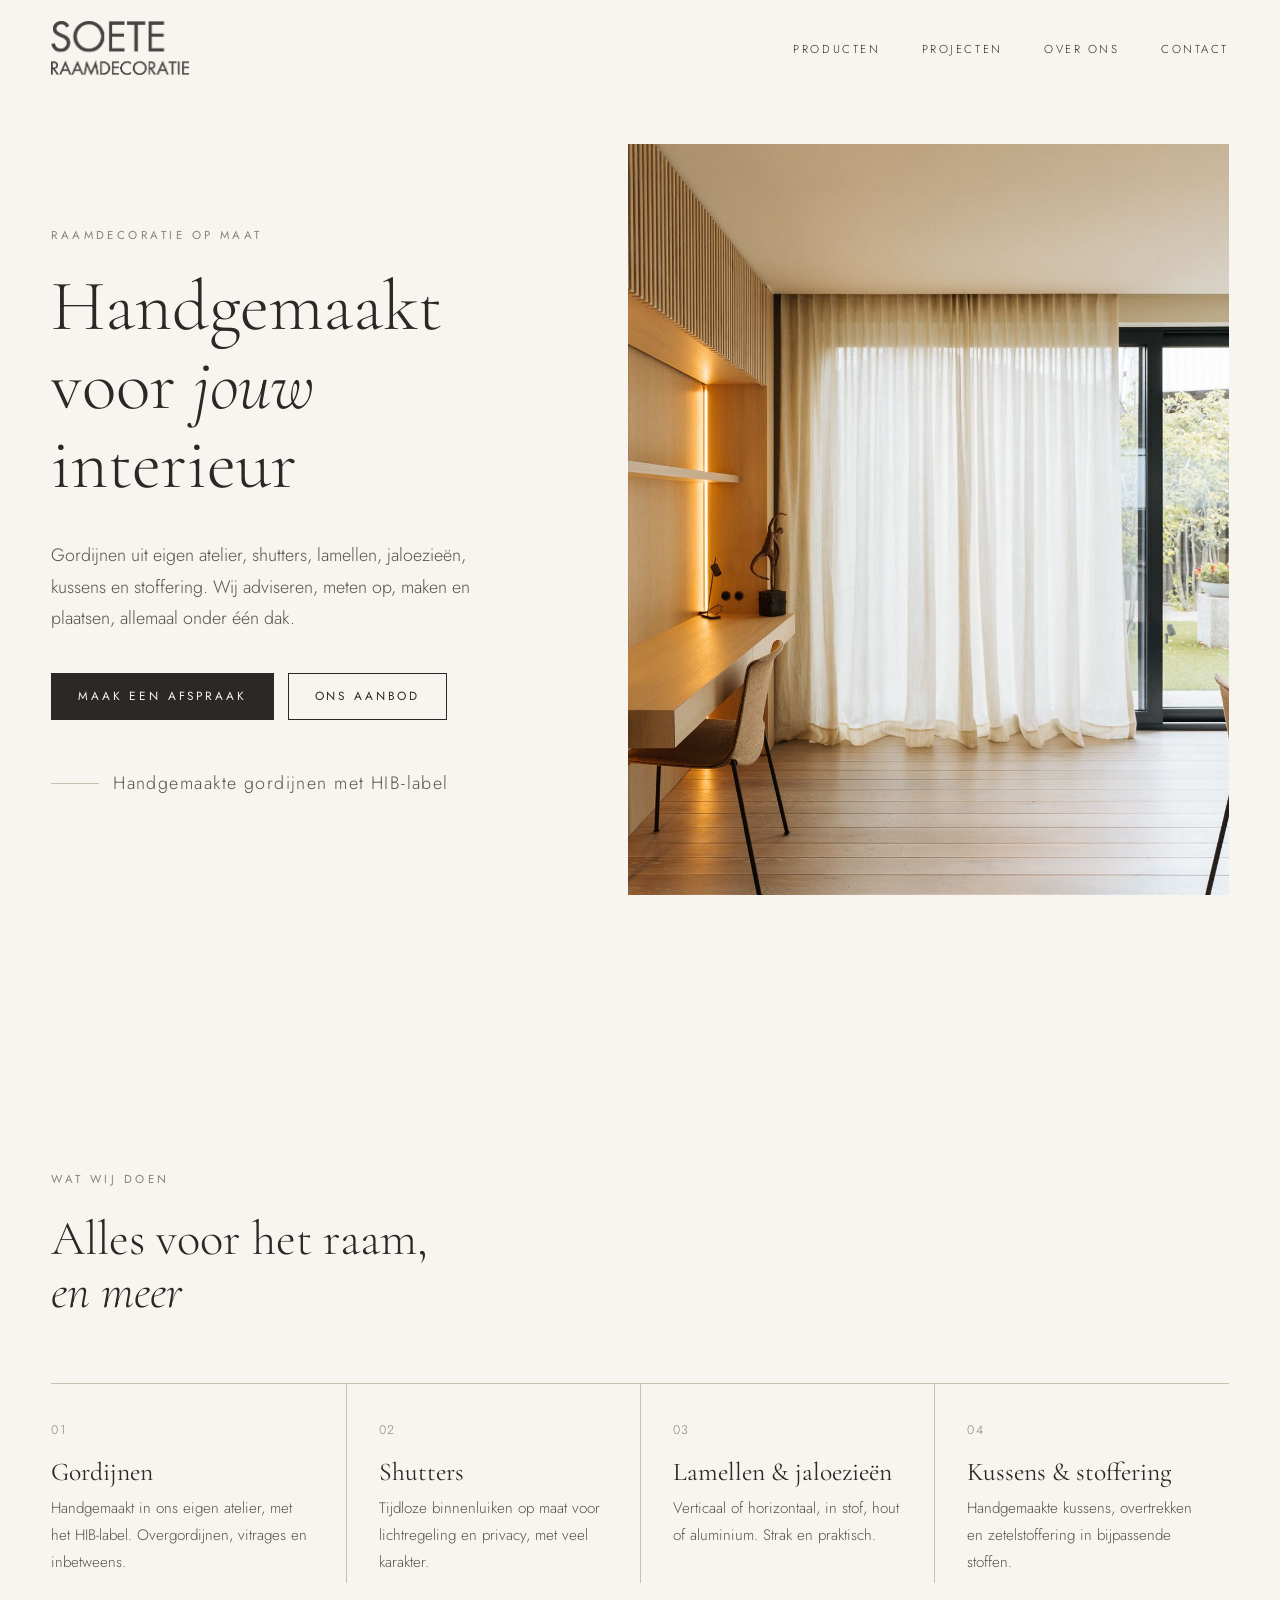
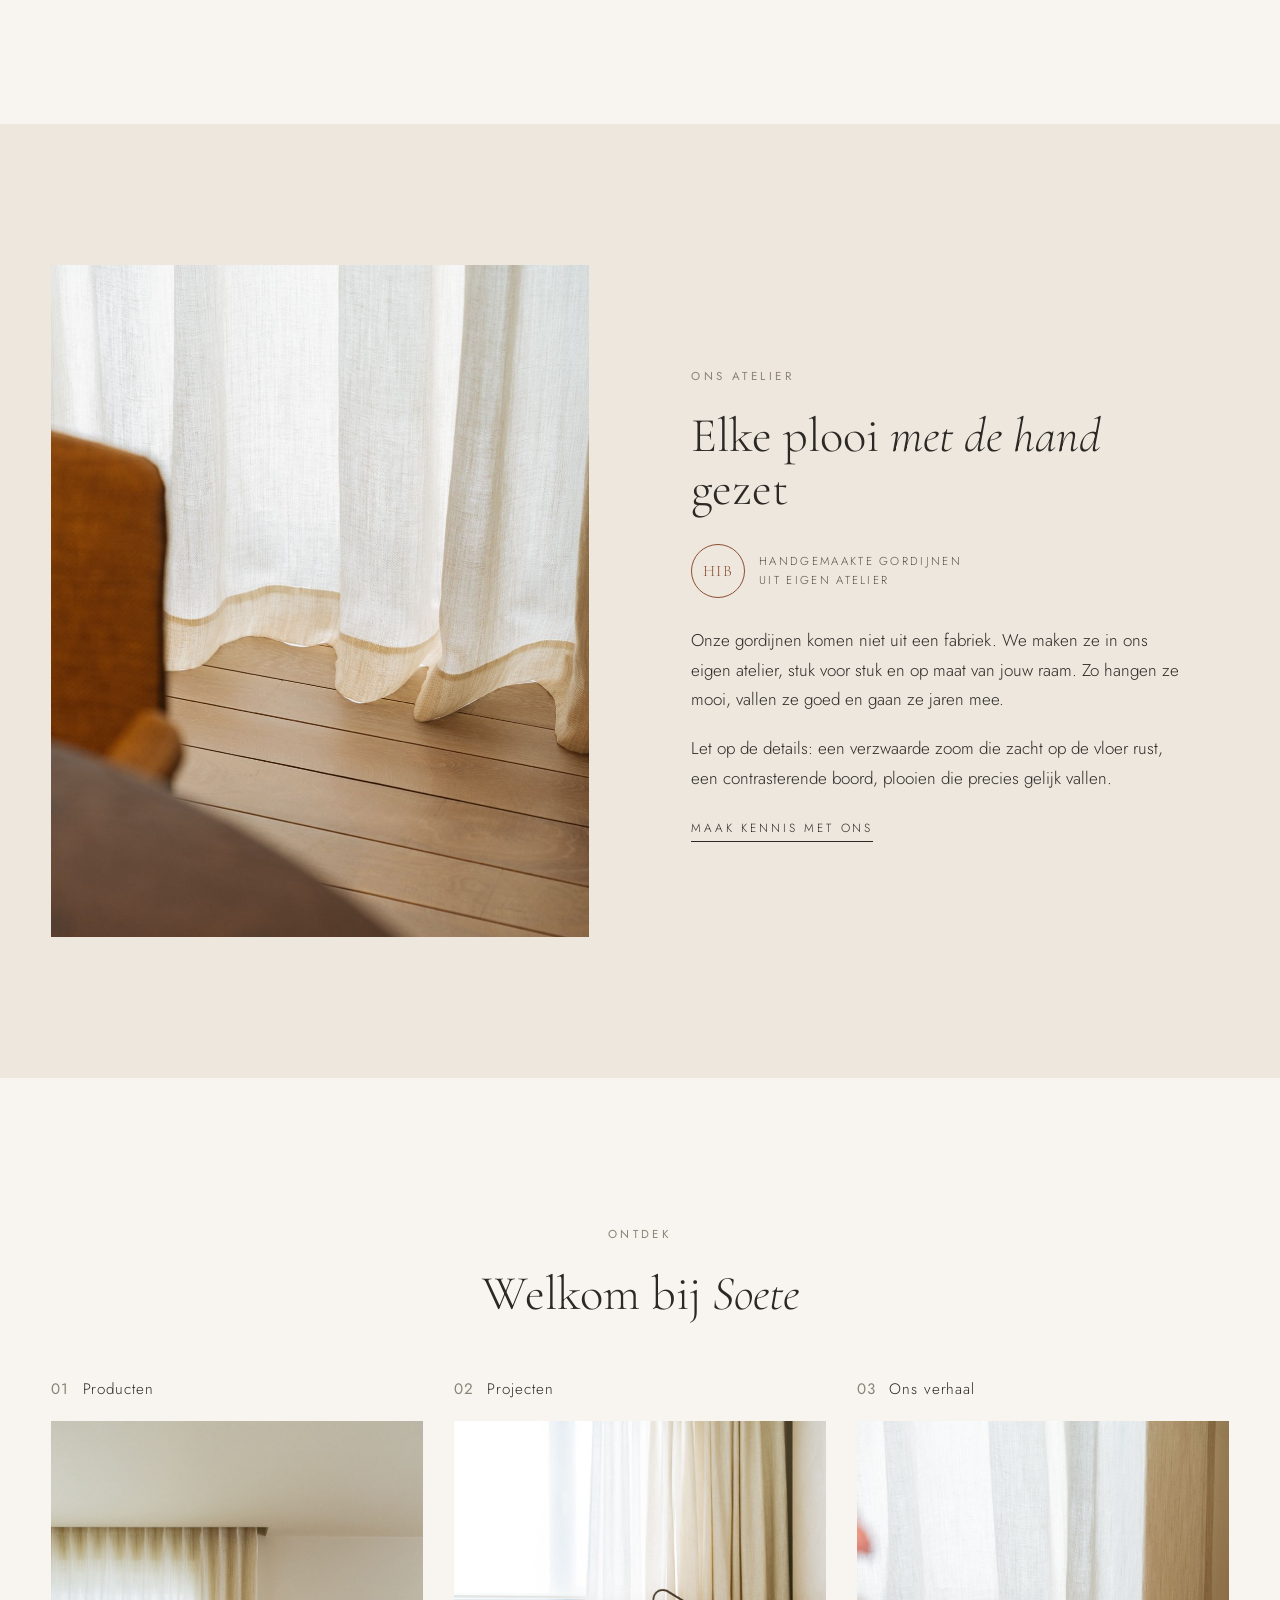
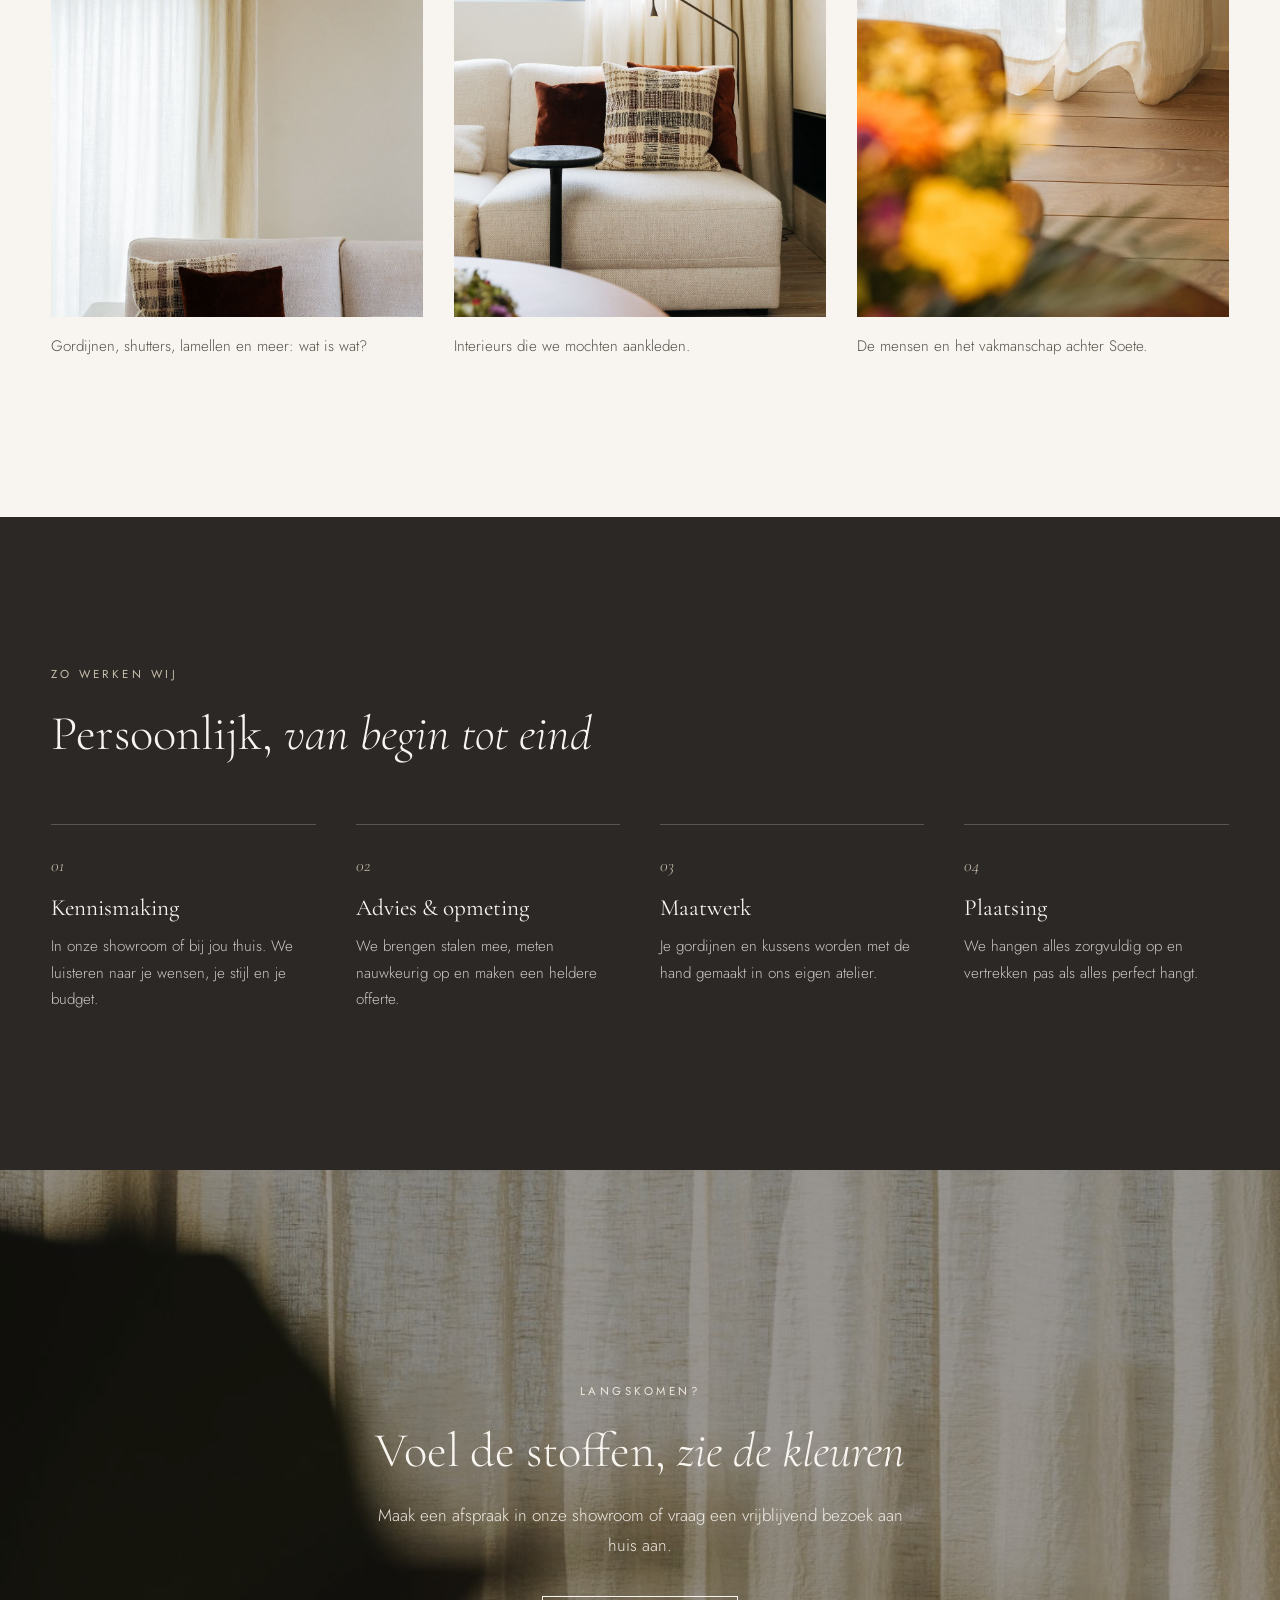
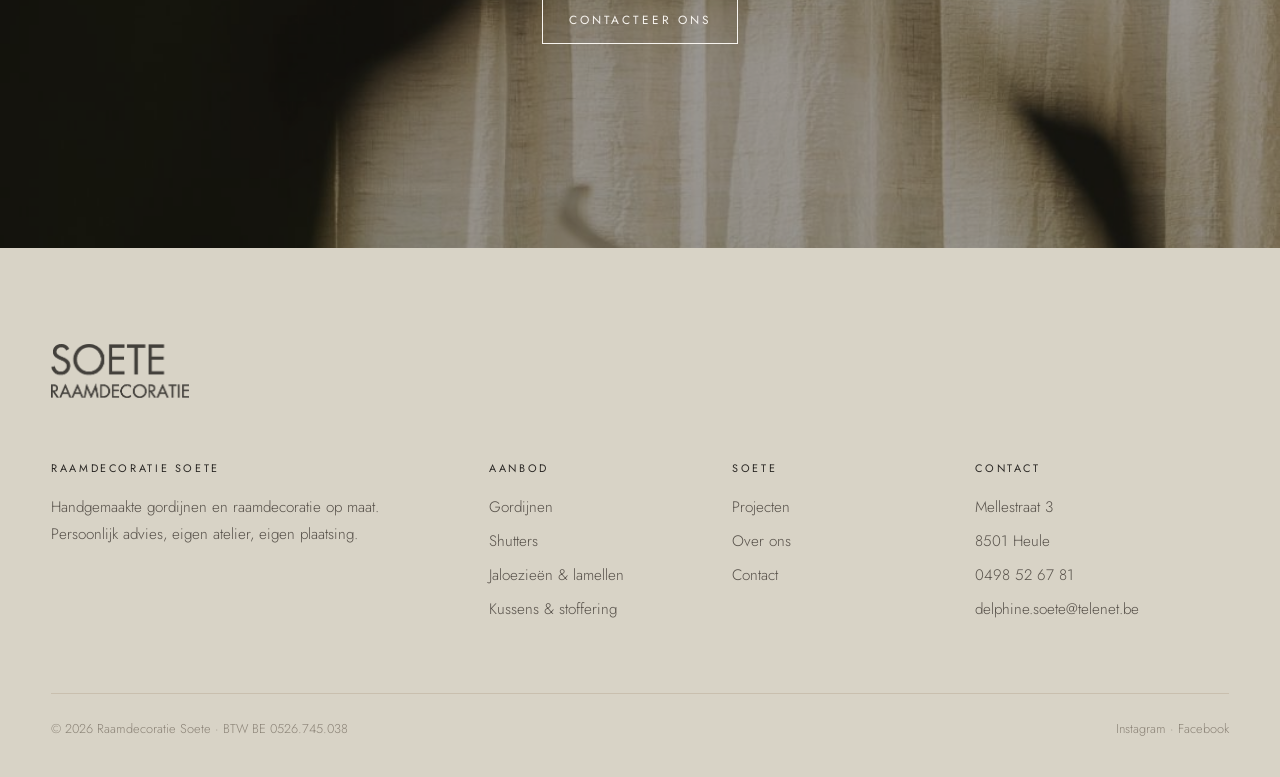
==== index.html @ e117635f "Eerste versie website Soete Raamdecoratie Co-Authored-By: Claude Opus 5.5 <noreply@anthropic.com>" ====
<!doctype html>
<html lang="nl-BE">
<head>
  <meta charset="utf-8">
  <meta name="viewport" content="width=device-width, initial-scale=1">
  <title>Raamdecoratie Soete — Handgemaakte gordijnen & raamdecoratie op maat</title>
  <meta name="description" content="Raamdecoratie Soete: handgemaakte gordijnen (HIB-label), shutters, lamellen, jaloezieën, kussens en zetelstoffering. Persoonlijk advies en vakkundige plaatsing.">
  <link rel="preconnect" href="https://fonts.googleapis.com">
  <link rel="preconnect" href="https://fonts.gstatic.com" crossorigin>
  <link href="https://fonts.googleapis.com/css2?family=Cormorant+Garamond:ital,wght@0,300;0,400;0,500;1,300;1,400&family=Jost:wght@300;400&display=swap" rel="stylesheet">
  <link rel="stylesheet" href="css/style.css">
</head>
<body>

<header class="site-header">
  <nav class="container nav" aria-label="Hoofdmenu">
    <a class="logo" href="index.html" aria-current="page"><img src="images/logo.png" alt="Soete Raamdecoratie" width="558" height="219"></a>
    <ul class="nav__group">
      <li><a href="producten.html">Producten</a></li>
      <li><a href="projecten.html">Projecten</a></li>
      <li><a href="over-ons.html">Over ons</a></li>
      <li><a href="contact.html">Contact</a></li>
    </ul>
    <button class="nav__toggle" aria-label="Menu" aria-expanded="false"><span></span><span></span></button>
    <ul class="nav__mobile">
      <li><a href="index.html">Home</a></li>
      <li><a href="producten.html">Producten</a></li>
      <li><a href="projecten.html">Projecten</a></li>
      <li><a href="over-ons.html">Over ons</a></li>
      <li><a href="contact.html">Contact</a></li>
    </ul>
  </nav>
</header>

<main>
  <!-- HERO -->
  <section class="hero">
    <div class="container hero__grid">
      <div class="hero__text reveal">
        <span class="eyebrow">Raamdecoratie op maat</span>
        <h1>Handgemaakt voor <em>jouw</em> interieur</h1>
        <p>Gordijnen uit eigen atelier, shutters, lamellen, jaloezieën, kussens en stoffering. Wij adviseren, meten op, maken en plaatsen, allemaal onder één dak.</p>
        <div class="hero__actions">
          <a class="btn btn--solid" href="contact.html">Maak een afspraak</a>
          <a class="btn" href="producten.html">Ons aanbod</a>
        </div>
        <p class="hero__note">Handgemaakte gordijnen met HIB-label</p>
      </div>
      <div class="hero__media media reveal" data-label="Hoofdfoto">
        <img src="images/gordijn-bureau.jpg" alt="Lichte linnen gordijnen voor een grote raampartij in een warme woonruimte">
      </div>
    </div>
  </section>

  <!-- IN 1 OOGOPSLAG -->
  <section class="section" id="aanbod">
    <div class="container">
      <div class="reveal">
        <span class="eyebrow">Wat wij doen</span>
        <h2>Alles voor het raam,<br><em>en meer</em></h2>
      </div>
      <div class="services reveal">
        <a class="service" href="producten.html#gordijnen">
          <span class="service__num">01</span>
          <h3>Gordijnen</h3>
          <p>Handgemaakt in ons eigen atelier, met het HIB-label. Overgordijnen, vitrages en inbetweens.</p>
        </a>
        <a class="service" href="producten.html#shutters">
          <span class="service__num">02</span>
          <h3>Shutters</h3>
          <p>Tijdloze binnenluiken op maat voor lichtregeling en privacy, met veel karakter.</p>
        </a>
        <a class="service" href="producten.html#jaloezieen">
          <span class="service__num">03</span>
          <h3>Lamellen &amp; jaloezieën</h3>
          <p>Verticaal of horizontaal, in stof, hout of aluminium. Strak en praktisch.</p>
        </a>
        <a class="service" href="producten.html#stoffering">
          <span class="service__num">04</span>
          <h3>Kussens &amp; stoffering</h3>
          <p>Handgemaakte kussens, overtrekken en zetelstoffering in bijpassende stoffen.</p>
        </a>
      </div>
    </div>
  </section>

  <!-- ATELIER / HIB -->
  <section class="section section--linen">
    <div class="container split">
      <div class="split__media media reveal" data-label="Foto"><img src="images/detail-zoom.jpg" alt="Detail van een handgemaakte linnen zoom op een houten vloer" loading="lazy"></div>
      <div class="split__text reveal">
        <span class="eyebrow">Ons atelier</span>
        <h2>Elke plooi <em>met de hand</em> gezet</h2>
        <div class="badge">
          <span class="badge__mark">HIB</span>
          <span class="badge__text">Handgemaakte gordijnen<br>uit eigen atelier</span>
        </div>
        <p>Onze gordijnen komen niet uit een fabriek. We maken ze in ons eigen atelier, stuk voor stuk en op maat van jouw raam. Zo hangen ze mooi, vallen ze goed en gaan ze jaren mee.</p>
        <p>Let op de details: een verzwaarde zoom die zacht op de vloer rust, een contrasterende boord, plooien die precies gelijk vallen.</p>
        <a class="link-arrow" href="over-ons.html">Maak kennis met ons</a>
      </div>
    </div>
  </section>

  <!-- GENUMMERDE TEGELS -->
  <section class="section">
    <div class="container">
      <div class="center reveal">
        <span class="eyebrow">Ontdek</span>
        <h2>Welkom bij <em>Soete</em></h2>
      </div>
      <div class="tiles">
        <a class="tile reveal" href="producten.html">
          <span class="tile__label"><b>01</b> Producten</span>
          <div class="media" data-label="Foto"><img src="images/gordijn-plafond.jpg" alt="Gordijn in een plafondrail boven een zetel" loading="lazy"></div>
          <p>Gordijnen, shutters, lamellen en meer: wat is wat?</p>
        </a>
        <a class="tile reveal" href="projecten.html">
          <span class="tile__label"><b>02</b> Projecten</span>
          <div class="media" data-label="Foto"><img src="images/kussens-zetel.jpg" alt="Zetel met handgemaakte kussens voor linnen gordijnen" loading="lazy"></div>
          <p>Interieurs die we mochten aankleden.</p>
        </a>
        <a class="tile reveal" href="over-ons.html">
          <span class="tile__label"><b>03</b> Ons verhaal</span>
          <div class="media" data-label="Foto"><img src="images/detail-bloemen.jpg" alt="Linnen gordijn met bloemen op de voorgrond" loading="lazy"></div>
          <p>De mensen en het vakmanschap achter Soete.</p>
        </a>
      </div>
    </div>
  </section>

  <!-- WERKWIJZE -->
  <section class="section section--ink">
    <div class="container">
      <div class="reveal">
        <span class="eyebrow">Zo werken wij</span>
        <h2>Persoonlijk, <em>van begin tot eind</em></h2>
      </div>
      <div class="steps">
        <div class="step reveal"><span class="step__num">01</span><h3>Kennismaking</h3><p>In onze showroom of bij jou thuis. We luisteren naar je wensen, je stijl en je budget.</p></div>
        <div class="step reveal"><span class="step__num">02</span><h3>Advies &amp; opmeting</h3><p>We brengen stalen mee, meten nauwkeurig op en maken een heldere offerte.</p></div>
        <div class="step reveal"><span class="step__num">03</span><h3>Maatwerk</h3><p>Je gordijnen en kussens worden met de hand gemaakt in ons eigen atelier.</p></div>
        <div class="step reveal"><span class="step__num">04</span><h3>Plaatsing</h3><p>We hangen alles zorgvuldig op en vertrekken pas als alles perfect hangt.</p></div>
      </div>
    </div>
  </section>

  <!-- CTA -->
  <section class="cta">
    <div class="media" data-label=""><img src="images/sfeer-schaduw.jpg" alt="" loading="lazy"></div>
    <div class="container reveal">
      <span class="eyebrow">Langskomen?</span>
      <h2>Voel de stoffen, <em>zie de kleuren</em></h2>
      <p>Maak een afspraak in onze showroom of vraag een vrijblijvend bezoek aan huis aan.</p>
      <a class="btn btn--light" href="contact.html">Contacteer ons</a>
    </div>
  </section>
</main>

<footer class="site-footer">
  <div class="container">
    <div class="footer-top">
      <a class="logo" href="index.html"><img src="images/logo.png" alt="Soete Raamdecoratie" width="558" height="219"></a>
    </div>
    <div class="footer-grid">
      <div>
        <h4>Raamdecoratie Soete</h4>
        <p>Handgemaakte gordijnen en raamdecoratie op maat.<br>Persoonlijk advies, eigen atelier, eigen plaatsing.</p>
      </div>
      <div>
        <h4>Aanbod</h4>
        <ul>
          <li><a href="producten.html#gordijnen">Gordijnen</a></li>
          <li><a href="producten.html#shutters">Shutters</a></li>
          <li><a href="producten.html#jaloezieen">Jaloezieën &amp; lamellen</a></li>
          <li><a href="producten.html#stoffering">Kussens &amp; stoffering</a></li>
        </ul>
      </div>
      <div>
        <h4>Soete</h4>
        <ul>
          <li><a href="projecten.html">Projecten</a></li>
          <li><a href="over-ons.html">Over ons</a></li>
          <li><a href="contact.html">Contact</a></li>
        </ul>
      </div>
      <div>
        <h4>Contact</h4>
        <ul>
          <li>Mellestraat 3</li>
          <li>8501 Heule</li>
          <li><a href="tel:+32498526781">0498 52 67 81</a></li>
          <li><a href="mailto:delphine.soete@telenet.be">delphine.soete@telenet.be</a></li>
        </ul>
      </div>
    </div>
    <div class="footer-bottom">
      <span>© <span data-year>2026</span> Raamdecoratie Soete · BTW BE 0526.745.038</span>
      <span><a href="https://www.instagram.com/soeteraamdecoratie/" target="_blank" rel="noopener">Instagram</a> · <a href="https://www.facebook.com/soeteraamdecoratie/?locale=nl_BE" target="_blank" rel="noopener">Facebook</a></span>
    </div>
  </div>
</footer>

<script src="js/main.js"></script>
</body>
</html>
---- css/style.css ----
/* ==========================================================
   Raamdecoratie Soete — stijlblad
   Rustig & warm: ivoor, greige, linnen; serif titels met cursief
   accent; roestbruin accent (uit de fluwelen kussens).
   ========================================================== */

:root {
  --ivory: #f8f5f0;
  --paper: #fdfbf8;
  --linen: #ede7dd;
  --greige: #d8d3c6;
  --sand: #c9bfae;
  --stone: #8b8377;
  --ink: #2b2825;
  --ink-soft: #57514a;
  --accent: #8c4f33;
  --accent-dark: #6e3d27;

  --serif: "Cormorant Garamond", "Times New Roman", serif;
  --sans: "Jost", "Helvetica Neue", Arial, sans-serif;

  --maxw: 1280px;
  --gutter: clamp(16px, 4vw, 56px);
  --ease: cubic-bezier(.2, .7, .2, 1);
}

*, *::before, *::after { box-sizing: border-box; }
html { scroll-behavior: smooth; }
body {
  margin: 0;
  background: var(--ivory);
  color: var(--ink);
  font-family: var(--sans);
  font-weight: 300;
  font-size: 17px;
  line-height: 1.75;
  -webkit-font-smoothing: antialiased;
}
img { display: block; max-width: 100%; height: auto; }
a { color: inherit; }

h1, h2, h3, h4 {
  font-family: var(--serif);
  font-weight: 400;
  line-height: 1.1;
  margin: 0 0 .5em;
}
h1 { font-size: clamp(2.7rem, 5.6vw, 5.2rem); font-weight: 300; }
h2 { font-size: clamp(2rem, 3.8vw, 3.3rem); font-weight: 300; }
h3 { font-size: clamp(1.4rem, 2vw, 1.75rem); }
h1 em, h2 em { font-style: italic; }
p { margin: 0 0 1.1em; }

.eyebrow {
  display: inline-block;
  font-size: .72rem;
  letter-spacing: .3em;
  text-transform: uppercase;
  font-weight: 400;
  color: var(--stone);
  margin-bottom: 1.4rem;
}

.container { width: 100%; max-width: var(--maxw); margin: 0 auto; padding: 0 var(--gutter); }
.section { padding: clamp(80px, 11vw, 150px) 0; }
.section--linen { background: var(--linen); }
.section--greige { background: var(--greige); }
.section--ink { background: var(--ink); color: var(--ivory); }
.section--ink .eyebrow { color: var(--sand); }
.center { text-align: center; }
.lead { font-size: 1.12rem; color: var(--ink-soft); max-width: 620px; }
.center .lead { margin-left: auto; margin-right: auto; }
.statement {
  font-family: var(--serif); font-weight: 300; text-align: center;
  font-size: clamp(1.8rem, 3.4vw, 2.9rem); line-height: 1.3;
  max-width: 900px; margin: 0 auto;
}
.statement em { color: var(--accent); }

/* ---------- Knoppen ---------- */
.btn {
  display: inline-flex; align-items: center; gap: .7em;
  padding: 1.05em 2.2em;
  font-family: var(--sans); font-size: .74rem; font-weight: 400;
  letter-spacing: .24em; text-transform: uppercase; text-decoration: none;
  border: 1px solid var(--ink); color: var(--ink); background: transparent;
  cursor: pointer;
  transition: background .35s var(--ease), color .35s var(--ease), border-color .35s var(--ease);
}
.btn:hover { background: var(--ink); color: var(--ivory); }
.btn--solid { background: var(--ink); color: var(--ivory); }
.btn--solid:hover { background: var(--accent); border-color: var(--accent); }
.btn--light { border-color: var(--ivory); color: var(--ivory); }
.btn--light:hover { background: var(--ivory); color: var(--ink); }
.link-arrow {
  font-size: .74rem; letter-spacing: .24em; text-transform: uppercase;
  text-decoration: none; border-bottom: 1px solid currentColor; padding-bottom: 5px;
  transition: color .3s;
}
.link-arrow:hover { color: var(--accent); }

/* ---------- Header: logo links, menu rechts ---------- */
.site-header {
  position: sticky; top: 0; z-index: 50;
  background: var(--ivory);
  transition: box-shadow .4s var(--ease);
}
.site-header.is-scrolled { box-shadow: 0 1px 0 rgba(43, 40, 37, .1); }
.nav {
  display: flex; align-items: center; justify-content: space-between; gap: 32px;
  height: 96px;
}
.logo { display: block; line-height: 0; }
.logo img { height: 54px; width: auto; }
.nav__group { display: flex; gap: 2.6rem; list-style: none; margin: 0; padding: 0; }
.nav__group a {
  text-decoration: none; font-size: .72rem; letter-spacing: .22em; text-transform: uppercase;
  position: relative; padding: 6px 0;
}
.nav__group a::after {
  content: ""; position: absolute; left: 0; right: 100%; bottom: 0; height: 1px;
  background: currentColor; transition: right .35s var(--ease);
}
.nav__group a:hover::after, .nav__group a[aria-current="page"]::after { right: 0; }
.nav__toggle {
  display: none; background: none; border: 0; color: inherit; cursor: pointer;
  width: 44px; height: 44px; padding: 12px 10px; margin-right: -10px;
}
.nav__toggle span { display: block; height: 1px; background: currentColor; margin: 6px 0; transition: transform .3s; }
.nav__mobile { display: none; }

@media (max-width: 960px) {
  .nav { height: 76px; }
  .logo img { height: 42px; }
  .nav__group { display: none; }
  .nav__toggle { display: block; }
  .nav__mobile {
    display: block; list-style: none; margin: 0;
    position: absolute; left: 0; right: 0; top: 100%;
    background: var(--ivory);
    padding: 8px var(--gutter) 28px;
    box-shadow: 0 24px 30px rgba(0,0,0,.06);
    transform: translateY(-8px); opacity: 0; pointer-events: none;
    transition: opacity .3s, transform .3s var(--ease);
  }
  .nav__mobile a {
    display: block; padding: 16px 0; border-bottom: 1px solid var(--linen);
    text-decoration: none; font-family: var(--serif); font-size: 1.5rem;
  }
  .nav-open .nav__mobile { opacity: 1; transform: none; pointer-events: auto; }
  .nav-open .nav__toggle span:first-child { transform: translateY(3.5px) rotate(45deg); }
  .nav-open .nav__toggle span:last-child { transform: translateY(-3.5px) rotate(-45deg); }
}

/* ---------- Afbeeldingen + placeholders ---------- */
.media { position: relative; overflow: hidden; background: var(--linen); }
.media img { width: 100%; height: 100%; object-fit: cover; transition: transform 1.4s var(--ease); }
.media.is-missing {
  background:
    repeating-linear-gradient(90deg, rgba(255,255,255,.18) 0 1px, transparent 1px 6px),
    linear-gradient(160deg, var(--greige), var(--linen));
}
.media.is-missing img { display: none; }
.media.is-missing::after {
  content: attr(data-label);
  position: absolute; inset: 0; display: grid; place-items: center; text-align: center; padding: 1rem;
  font-family: var(--serif); font-style: italic; font-size: 1.15rem; color: var(--stone);
}

/* ---------- Hero (gesplitst, staande foto) ---------- */
.hero { padding: clamp(24px, 4vw, 48px) 0 clamp(80px, 10vw, 140px); }
.hero__grid {
  display: grid; grid-template-columns: 5fr 6fr; gap: clamp(32px, 6vw, 96px); align-items: center;
}
.hero__text { max-width: 540px; }
.hero__text p { font-size: 1.12rem; color: var(--ink-soft); max-width: 460px; }
.hero__actions { display: flex; flex-wrap: wrap; gap: 14px; margin-top: 2.4rem; }
.hero__media { aspect-ratio: 4 / 5; }
.hero__media img { object-position: 50% 60%; }
.hero__note {
  display: flex; align-items: center; gap: 14px; margin-top: 3rem;
  font-size: .8rem; letter-spacing: .08em; color: var(--stone);
}
.hero__note::before { content: ""; width: 48px; height: 1px; background: var(--sand); }
@media (max-width: 900px) {
  .hero__grid { grid-template-columns: 1fr; }
  .hero__media { aspect-ratio: 4 / 5; order: -1; margin: 0 calc(var(--gutter) * -1); }
}

/* Kleine hero voor subpagina's */
.page-hero { padding: clamp(56px, 8vw, 110px) 0 clamp(48px, 6vw, 80px); text-align: center; }
.page-hero h1 { max-width: 18ch; margin-left: auto; margin-right: auto; }
.page-hero .lead { margin: 0 auto; }

/* ---------- "In één oogopslag" diensten ---------- */
.services {
  display: grid; grid-template-columns: repeat(4, 1fr);
  border-top: 1px solid var(--sand); margin-top: 64px;
}
.service {
  padding: 36px 32px 8px 0; text-decoration: none; display: flex; flex-direction: column;
}
.service + .service { padding-left: 32px; border-left: 1px solid var(--sand); }
.service__num { font-size: .78rem; letter-spacing: .12em; color: var(--stone); }
.service h3 { margin: 1rem 0 .6rem; transition: color .3s; }
.service:hover h3 { color: var(--accent); }
.service p { font-size: .95rem; color: var(--ink-soft); margin: 0; }
@media (max-width: 1000px) {
  .services { grid-template-columns: 1fr 1fr; }
  .service, .service + .service { padding: 32px 24px 28px 0; border-left: 0; border-bottom: 1px solid var(--sand); }
  .service:nth-child(even) { padding-left: 24px; border-left: 1px solid var(--sand); }
}
@media (max-width: 560px) {
  .services { grid-template-columns: 1fr; }
  .service:nth-child(even) { padding-left: 0; border-left: 0; }
}

/* ---------- Split (tekst + beeld) ---------- */
.split {
  display: grid; grid-template-columns: 1fr 1fr; gap: clamp(40px, 8vw, 120px); align-items: center;
}
.split--reverse .split__media { order: 2; }
.split__media { aspect-ratio: 4 / 5; }
.split__text { max-width: 500px; }
@media (max-width: 900px) {
  .split { grid-template-columns: 1fr; }
  .split--reverse .split__media { order: 0; }
}
.signature { font-family: var(--serif); font-style: italic; font-size: 1.7rem; color: var(--accent); margin-top: 1.5rem; }

/* HIB-label badge */
.badge {
  display: inline-flex; align-items: center; gap: 14px;
  margin: 4px 0 28px;
}
.badge__mark {
  width: 54px; height: 54px; border-radius: 50%; border: 1px solid var(--accent);
  display: grid; place-items: center; font-family: var(--serif); font-size: 1rem; letter-spacing: .1em; color: var(--accent);
}
.badge__text { font-size: .72rem; letter-spacing: .2em; text-transform: uppercase; line-height: 1.6; color: var(--ink-soft); }

/* ---------- Genummerde tegels (home) ---------- */
.tiles { display: grid; grid-template-columns: repeat(3, 1fr); gap: clamp(16px, 2.4vw, 32px); margin-top: 56px; }
.tile { text-decoration: none; display: block; }
.tile__label { display: block; font-size: .95rem; letter-spacing: .06em; margin-bottom: 18px; }
.tile__label b { font-weight: 400; color: var(--stone); margin-right: .5em; }
.tile .media { aspect-ratio: 3 / 4; }
.tile:hover .media img { transform: scale(1.04); }
.tile p { font-size: .95rem; color: var(--ink-soft); margin-top: 16px; }
@media (max-width: 800px) { .tiles { grid-template-columns: 1fr; gap: 48px; } }

/* ---------- Werkwijze ---------- */
.steps { display: grid; grid-template-columns: repeat(4, 1fr); gap: 40px; margin-top: 64px; }
.step { border-top: 1px solid rgba(248,245,240,.22); padding-top: 26px; }
.step__num { font-family: var(--serif); font-style: italic; font-size: 1.1rem; color: var(--sand); display: block; margin-bottom: 14px; }
.step h3 { font-size: 1.45rem; }
.step p { font-size: .95rem; opacity: .78; }
@media (max-width: 900px) { .steps { grid-template-columns: 1fr 1fr; } }
@media (max-width: 560px) { .steps { grid-template-columns: 1fr; } }

/* ---------- Projecten ---------- */
.gallery { display: grid; grid-template-columns: repeat(3, 1fr); gap: 56px clamp(16px, 2.4vw, 32px); align-items: start; }
.gallery__item { text-decoration: none; cursor: zoom-in; display: block; }
.gallery__item .media { aspect-ratio: 2 / 3; }
.gallery__item--wide { grid-column: span 2; }
.gallery__item--wide .media { aspect-ratio: 7 / 5; } /* even hoog als een staande foto ernaast */
.gallery__item:hover img { transform: scale(1.03); }
.gallery__meta { padding-top: 14px; display: flex; justify-content: space-between; gap: 12px; align-items: baseline; }
.gallery__meta strong { font-family: var(--serif); font-weight: 400; font-size: 1.3rem; }
@media (max-width: 900px) {
  .gallery { grid-template-columns: 1fr 1fr; }
  .gallery__item--wide { grid-column: span 2; }
}
@media (max-width: 560px) {
  .gallery { grid-template-columns: 1fr; gap: 40px; }
  .gallery__item--wide { grid-column: span 1; }
  .gallery__item--wide .media { aspect-ratio: 2 / 3; }
}

/* Lightbox / diavoorstelling */
.lightbox {
  position: fixed; inset: 0; z-index: 100; background: rgba(30,27,24,.96);
  display: none; align-items: center; justify-content: center; padding: 6vh 80px;
}
.lightbox.is-open { display: flex; }
.lightbox img { max-height: 82vh; max-width: 100%; width: auto; object-fit: contain; }
.lightbox__nav {
  position: absolute; top: 50%; transform: translateY(-50%);
  background: none; border: 0; color: var(--ivory); cursor: pointer;
  font-family: var(--serif); font-size: 3.4rem; line-height: 1; width: 64px; height: 96px; opacity: .7;
  transition: opacity .3s;
}
.lightbox__nav:hover { opacity: 1; }
.lightbox__nav--prev { left: 8px; }
.lightbox__nav--next { right: 8px; }
@media (max-width: 700px) {
  .lightbox { padding: 8vh 0; }
  .lightbox__nav { top: auto; bottom: 1.5vh; transform: none; height: 56px; }
}
.lightbox__caption { position: absolute; left: 0; right: 0; bottom: 3vh; text-align: center; color: var(--sand); font-family: var(--serif); font-style: italic; font-size: 1.2rem; }
.lightbox__close {
  position: absolute; top: 20px; right: 24px; background: none; border: 0; color: var(--ivory);
  font-size: 2.2rem; cursor: pointer; width: 48px; height: 48px; line-height: 1;
}

/* ---------- Producten ---------- */
.product { padding: clamp(64px, 9vw, 120px) 0; border-top: 1px solid var(--greige); }
.product__num { font-size: .78rem; letter-spacing: .12em; color: var(--stone); display: block; margin-bottom: 1rem; }
.product__what { font-family: var(--serif); font-style: italic; font-size: 1.3rem; line-height: 1.45; color: var(--ink); }
.product ul { list-style: none; padding: 0; margin: 1.4rem 0 2.2rem; }
.product li { padding: 11px 0 11px 28px; border-bottom: 1px solid var(--linen); position: relative; font-size: .97rem; }
.product li::before { content: ""; position: absolute; left: 0; top: 23px; width: 14px; height: 1px; background: var(--accent); }

.jump { display: flex; flex-wrap: wrap; justify-content: center; gap: 10px 32px; margin-top: 2.4rem; }
.jump a { font-size: .72rem; letter-spacing: .22em; text-transform: uppercase; text-decoration: none; color: var(--ink-soft); }
.jump a:hover { color: var(--accent); }

/* ---------- Team ---------- */
.team { display: grid; grid-template-columns: repeat(3, 1fr); gap: clamp(20px, 3vw, 40px); margin-top: 56px; }
.member .media { aspect-ratio: 3 / 4; margin-bottom: 20px; }
.member h3 { margin-bottom: .2rem; }
.member__role { font-size: .7rem; letter-spacing: .24em; text-transform: uppercase; color: var(--accent); display: block; margin-bottom: .9rem; }
.member p { font-size: .95rem; color: var(--ink-soft); }
@media (max-width: 900px) { .team { grid-template-columns: 1fr 1fr; } }
@media (max-width: 560px) { .team { grid-template-columns: 1fr; } }

.values { display: grid; grid-template-columns: repeat(3, 1fr); margin-top: 56px; border-top: 1px solid var(--sand); }
.values > div { padding: 32px 32px 0 0; }
.values > div + div { padding-left: 32px; border-left: 1px solid var(--sand); }
.values h3 { font-size: 1.6rem; }
.values p { color: var(--ink-soft); font-size: .97rem; }
@media (max-width: 800px) {
  .values { grid-template-columns: 1fr; }
  .values > div, .values > div + div { padding: 28px 0; border-left: 0; border-bottom: 1px solid var(--sand); }
}

/* ---------- Contact ---------- */
.contact-grid { display: grid; grid-template-columns: 5fr 7fr; gap: clamp(40px, 7vw, 100px); }
@media (max-width: 900px) { .contact-grid { grid-template-columns: 1fr; } }
.contact-info dl { margin: 0; }
.contact-info dt { font-size: .7rem; letter-spacing: .24em; text-transform: uppercase; color: var(--stone); margin-top: 1.9rem; }
.contact-info dd { margin: .35rem 0 0; font-size: 1.05rem; }
.contact-info dd a { text-decoration: none; border-bottom: 1px solid var(--sand); }
.contact-info dd a:hover { border-color: var(--accent); }
.hours { width: 100%; border-collapse: collapse; font-size: .97rem; }
.hours td { padding: 7px 0; border-bottom: 1px solid var(--linen); }
.hours td:last-child { text-align: right; color: var(--ink-soft); }

.form { background: var(--paper); padding: clamp(28px, 4vw, 56px); }
.form__row { display: grid; grid-template-columns: 1fr 1fr; gap: 24px; }
@media (max-width: 600px) { .form__row { grid-template-columns: 1fr; gap: 0; } }
.field { margin-bottom: 24px; display: flex; flex-direction: column; }
.field > label { font-size: .68rem; letter-spacing: .22em; text-transform: uppercase; color: var(--stone); margin-bottom: 8px; }
.field input, .field textarea {
  font: inherit; font-size: 16px; color: var(--ink);
  border: 0; border-bottom: 1px solid var(--sand); background: transparent;
  padding: 10px 0; border-radius: 0; outline: none; transition: border-color .3s;
}
.field textarea { min-height: 130px; resize: vertical; }
.field input:focus, .field textarea:focus { border-color: var(--accent); }
.form__note { font-size: .82rem; color: var(--stone); margin-top: 14px; }
.form__success { display: none; font-family: var(--serif); font-size: 1.6rem; font-style: italic; color: var(--accent); }
.form.is-sent .form__success { display: block; }
.form.is-sent form { display: none; }

.map { display: block; margin-top: 88px; aspect-ratio: 21 / 8; border: 0; width: 100%; filter: grayscale(.9) sepia(.12); }
@media (max-width: 700px) { .map { aspect-ratio: 4 / 3; } }

/* ---------- CTA band met sfeerfoto ---------- */
.cta { position: relative; color: var(--ivory); text-align: center; padding: clamp(120px, 16vw, 220px) 0; }
.cta .media { position: absolute; inset: 0; background: var(--ink); }
.cta .media::before { content: ""; position: absolute; inset: 0; background: rgba(30,27,24,.45); z-index: 1; }
.cta .media.is-missing::after { display: none; }
.cta .container { position: relative; z-index: 2; }
.cta .eyebrow { color: var(--linen); }
.cta p { max-width: 540px; margin: 0 auto 2.2rem; opacity: .92; }

/* ---------- Footer ---------- */
.site-footer { background: var(--greige); color: var(--ink-soft); padding: 96px 0 36px; font-size: .95rem; }
.footer-top { text-align: left; margin-bottom: 56px; }
.footer-top .logo { display: inline-block; }
.footer-grid { display: grid; grid-template-columns: 2fr 1fr 1fr 1.3fr; gap: 48px; }
.site-footer h4 { font-family: var(--sans); font-size: .68rem; letter-spacing: .24em; text-transform: uppercase; color: var(--ink); margin-bottom: 1.2rem; font-weight: 400; }
.site-footer ul { list-style: none; margin: 0; padding: 0; }
.site-footer li { margin-bottom: .45rem; }
.site-footer a { text-decoration: none; transition: color .3s; }
.site-footer a:hover { color: var(--accent); }
.footer-bottom {
  margin-top: 64px; padding-top: 24px; border-top: 1px solid var(--sand);
  display: flex; justify-content: space-between; flex-wrap: wrap; gap: 12px; font-size: .8rem; color: var(--stone);
}
@media (max-width: 900px) { .footer-grid { grid-template-columns: 1fr 1fr; } }
@media (max-width: 520px) { .footer-grid { grid-template-columns: 1fr; } }

/* ---------- Reveal animatie ---------- */
.reveal { opacity: 0; transform: translateY(24px); transition: opacity 1.1s var(--ease), transform 1.1s var(--ease); }
.reveal.is-visible { opacity: 1; transform: none; }
@media (prefers-reduced-motion: reduce) {
  .reveal { opacity: 1; transform: none; transition: none; }
  html { scroll-behavior: auto; }
  .media img { transition: none; }
}
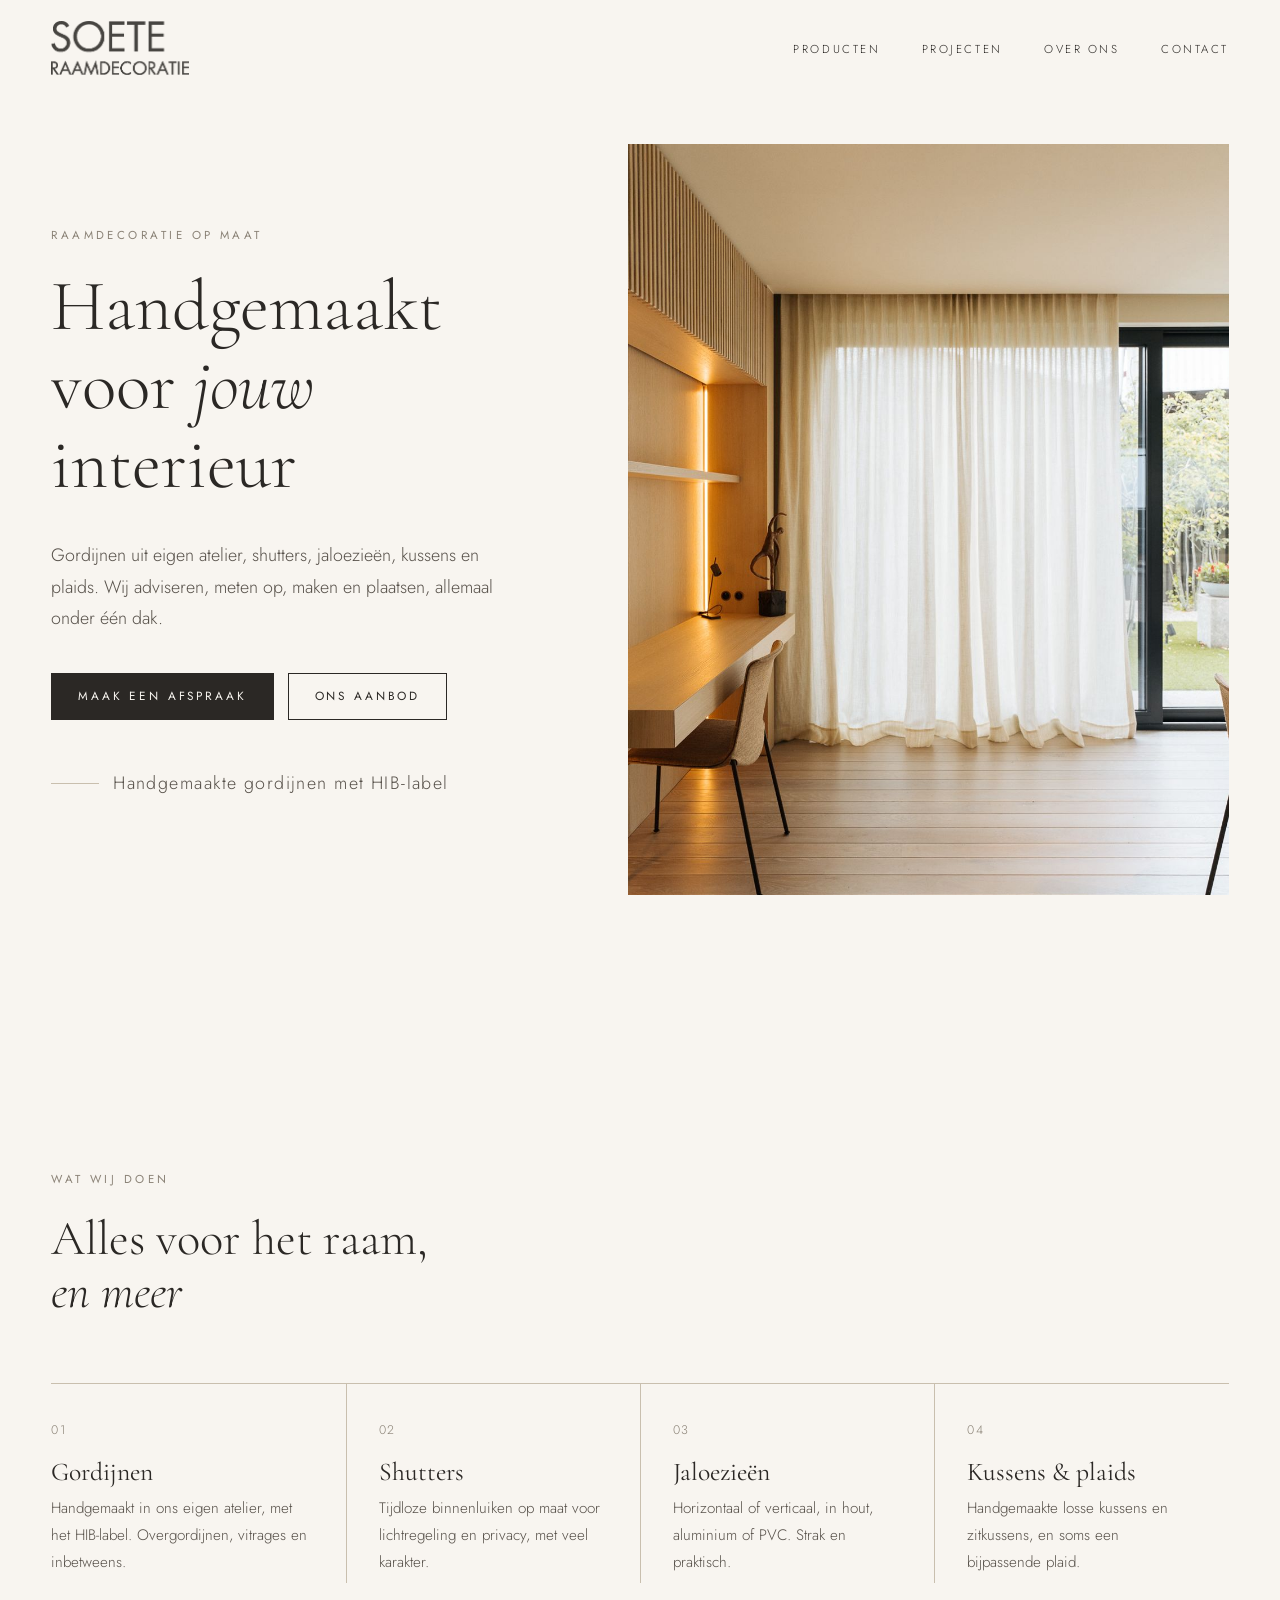
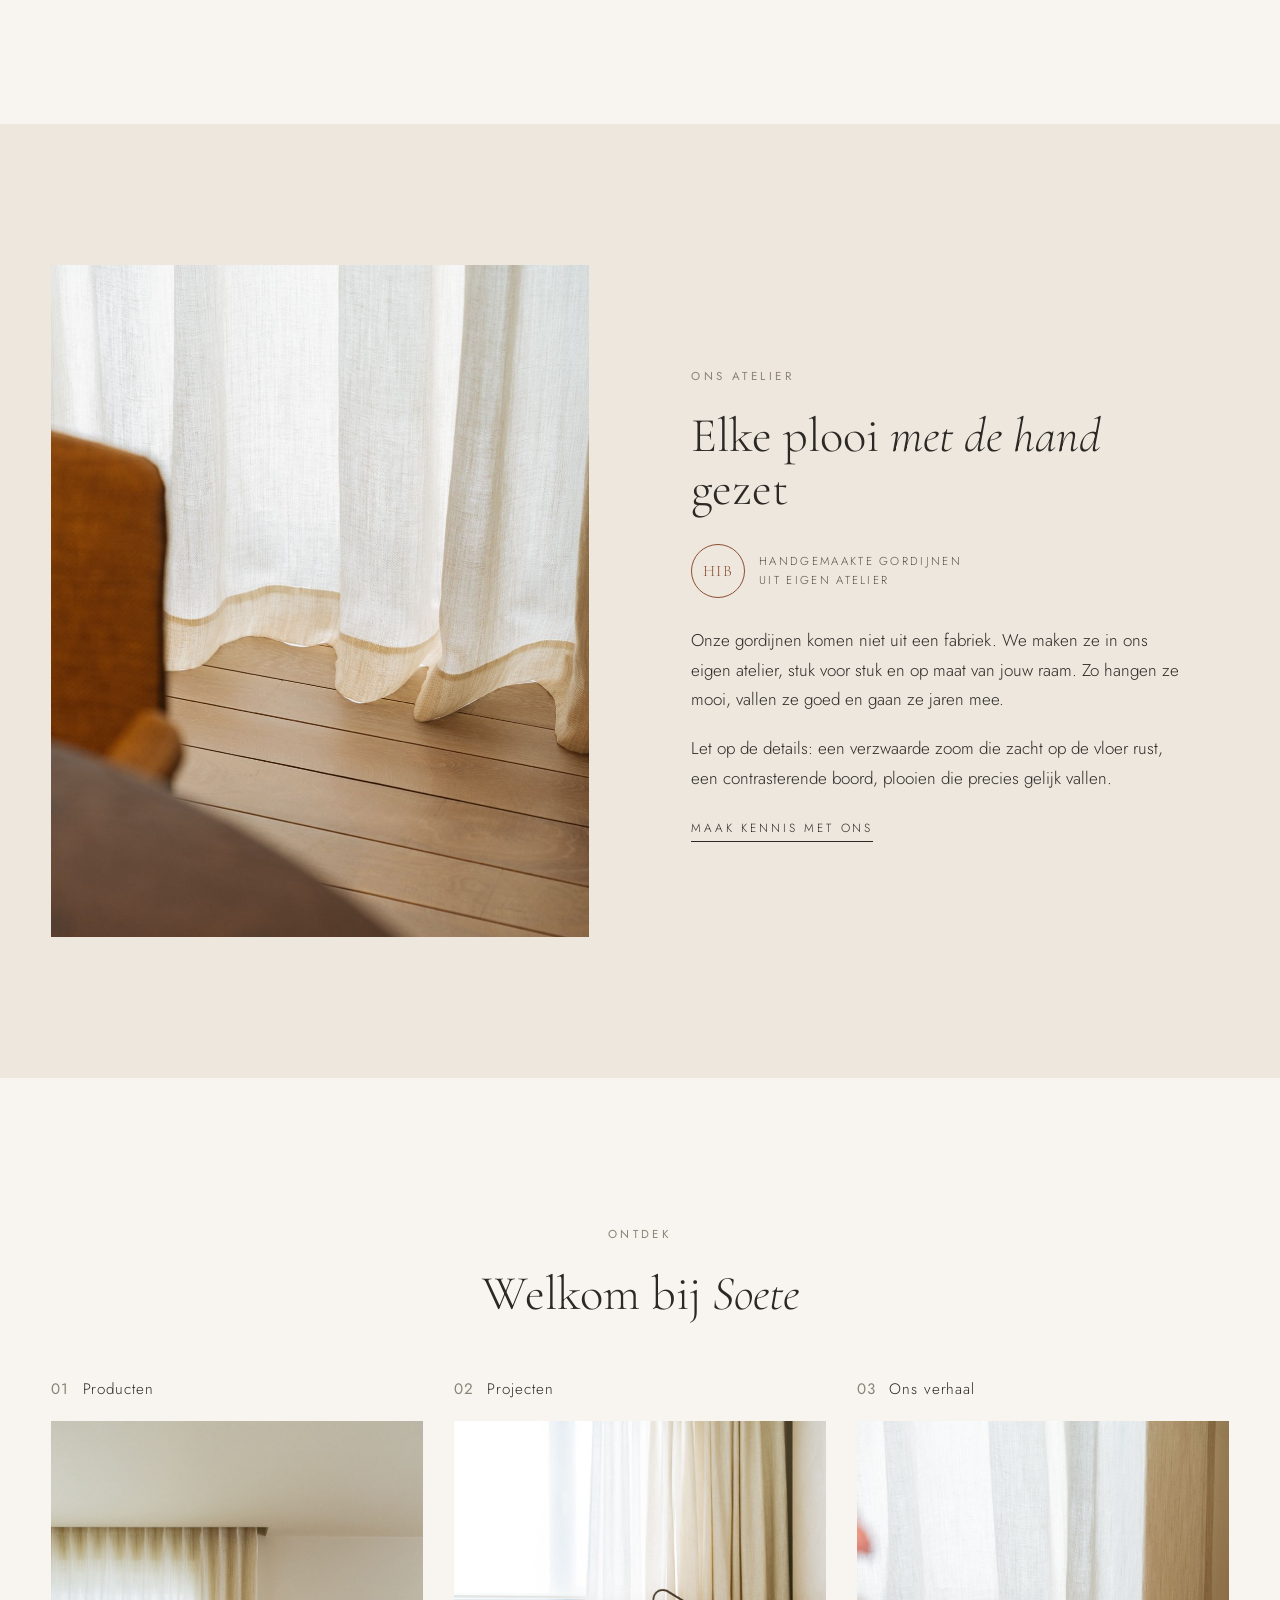
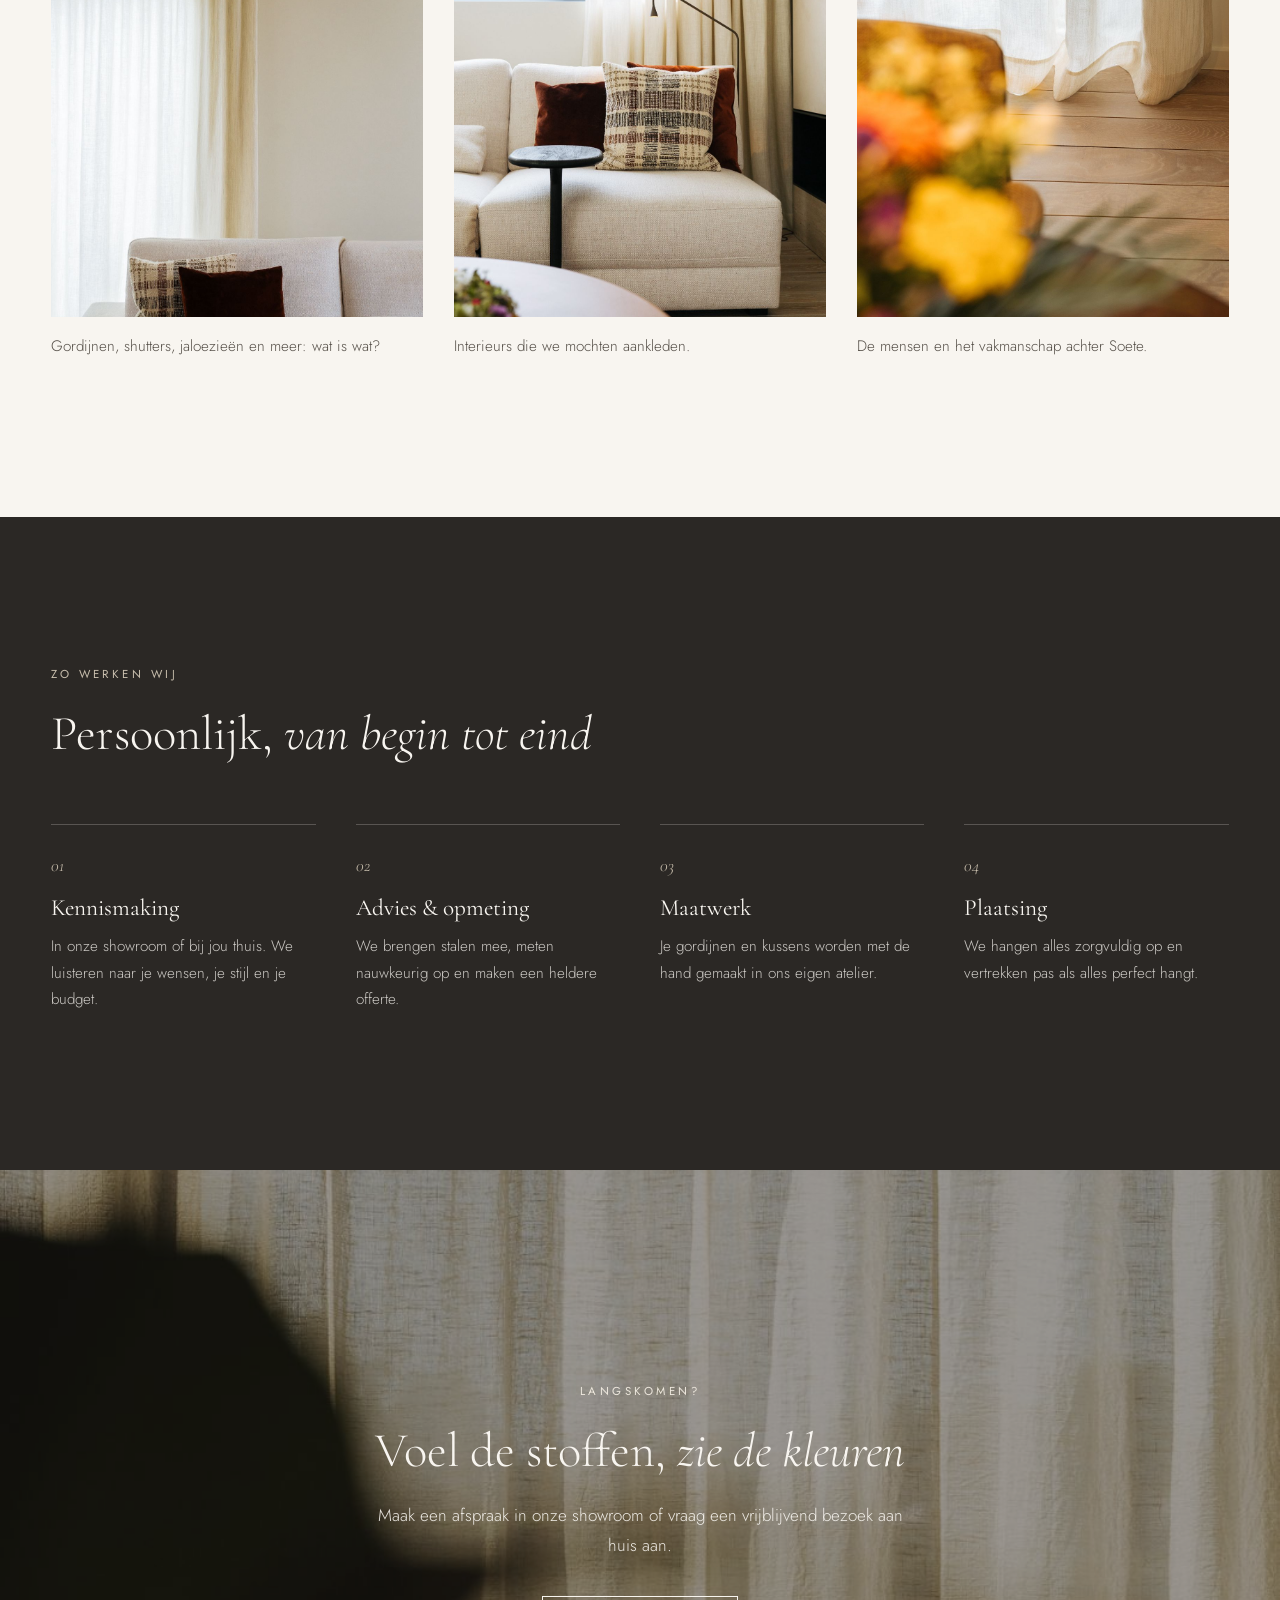
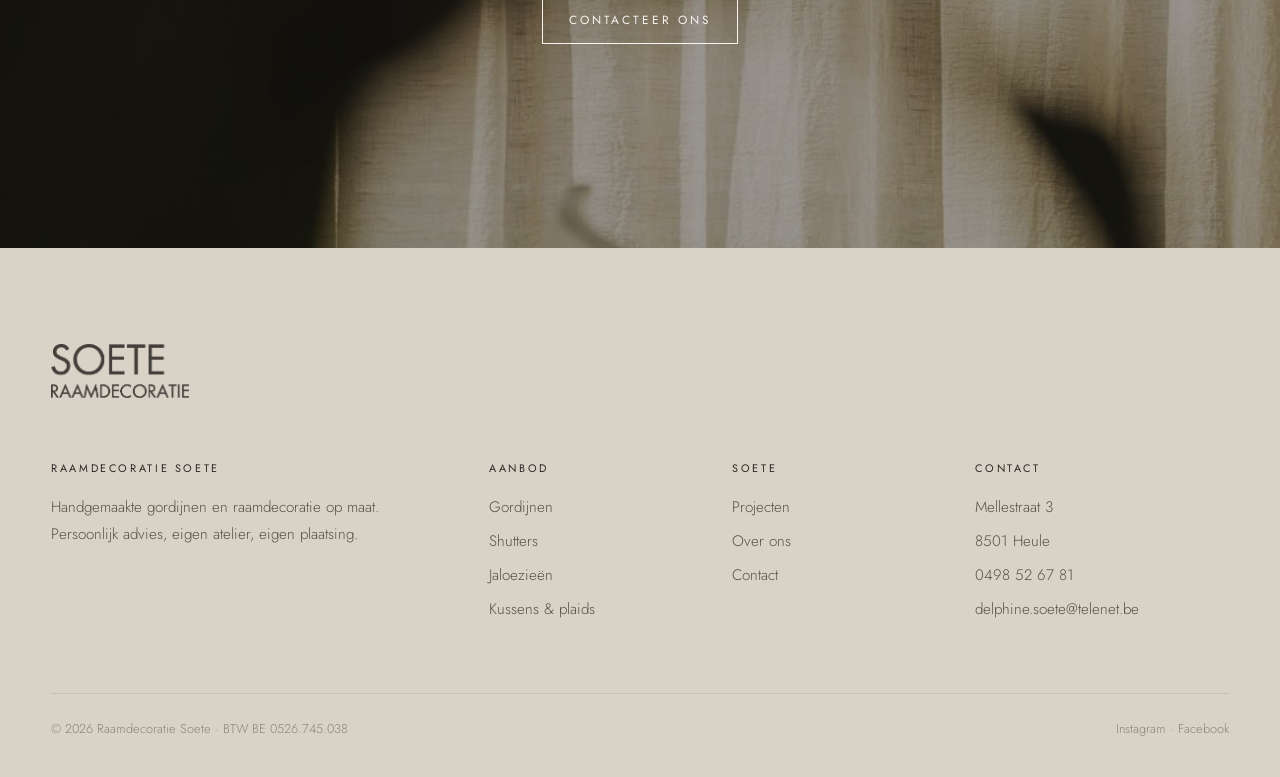
==== commit 1c4aed02: "Producten: jaloezieën horizontaal en verticaal apart, kussens zonder zetelstoffering Co-Authored-By:" ====
--- a/index.html
+++ b/index.html
@@ -4,7 +4,7 @@
   <meta charset="utf-8">
   <meta name="viewport" content="width=device-width, initial-scale=1">
   <title>Raamdecoratie Soete — Handgemaakte gordijnen & raamdecoratie op maat</title>
-  <meta name="description" content="Raamdecoratie Soete: handgemaakte gordijnen (HIB-label), shutters, lamellen, jaloezieën, kussens en zetelstoffering. Persoonlijk advies en vakkundige plaatsing.">
+  <meta name="description" content="Raamdecoratie Soete: handgemaakte gordijnen (HIB-label), shutters, jaloezieën, kussens en plaids. Persoonlijk advies en vakkundige plaatsing.">
   <link rel="preconnect" href="https://fonts.googleapis.com">
   <link rel="preconnect" href="https://fonts.gstatic.com" crossorigin>
   <link href="https://fonts.googleapis.com/css2?family=Cormorant+Garamond:ital,wght@0,300;0,400;0,500;1,300;1,400&family=Jost:wght@300;400&display=swap" rel="stylesheet">
@@ -39,7 +39,7 @@
       <div class="hero__text reveal">
         <span class="eyebrow">Raamdecoratie op maat</span>
         <h1>Handgemaakt voor <em>jouw</em> interieur</h1>
-        <p>Gordijnen uit eigen atelier, shutters, lamellen, jaloezieën, kussens en stoffering. Wij adviseren, meten op, maken en plaatsen, allemaal onder één dak.</p>
+        <p>Gordijnen uit eigen atelier, shutters, jaloezieën, kussens en plaids. Wij adviseren, meten op, maken en plaatsen, allemaal onder één dak.</p>
         <div class="hero__actions">
           <a class="btn btn--solid" href="contact.html">Maak een afspraak</a>
           <a class="btn" href="producten.html">Ons aanbod</a>
@@ -72,13 +72,13 @@
         </a>
         <a class="service" href="producten.html#jaloezieen">
           <span class="service__num">03</span>
-          <h3>Lamellen &amp; jaloezieën</h3>
-          <p>Verticaal of horizontaal, in stof, hout of aluminium. Strak en praktisch.</p>
-        </a>
-        <a class="service" href="producten.html#stoffering">
+          <h3>Jaloezieën</h3>
+          <p>Horizontaal of verticaal, in hout, aluminium of PVC. Strak en praktisch.</p>
+        </a>
+        <a class="service" href="producten.html#kussens">
           <span class="service__num">04</span>
-          <h3>Kussens &amp; stoffering</h3>
-          <p>Handgemaakte kussens, overtrekken en zetelstoffering in bijpassende stoffen.</p>
+          <h3>Kussens &amp; plaids</h3>
+          <p>Handgemaakte losse kussens en zitkussens, en soms een bijpassende plaid.</p>
         </a>
       </div>
     </div>
@@ -113,7 +113,7 @@
         <a class="tile reveal" href="producten.html">
           <span class="tile__label"><b>01</b> Producten</span>
           <div class="media" data-label="Foto"><img src="images/gordijn-plafond.jpg" alt="Gordijn in een plafondrail boven een zetel" loading="lazy"></div>
-          <p>Gordijnen, shutters, lamellen en meer: wat is wat?</p>
+          <p>Gordijnen, shutters, jaloezieën en meer: wat is wat?</p>
         </a>
         <a class="tile reveal" href="projecten.html">
           <span class="tile__label"><b>02</b> Projecten</span>
@@ -172,8 +172,8 @@
         <ul>
           <li><a href="producten.html#gordijnen">Gordijnen</a></li>
           <li><a href="producten.html#shutters">Shutters</a></li>
-          <li><a href="producten.html#jaloezieen">Jaloezieën &amp; lamellen</a></li>
-          <li><a href="producten.html#stoffering">Kussens &amp; stoffering</a></li>
+          <li><a href="producten.html#jaloezieen">Jaloezieën</a></li>
+          <li><a href="producten.html#kussens">Kussens &amp; plaids</a></li>
         </ul>
       </div>
       <div>
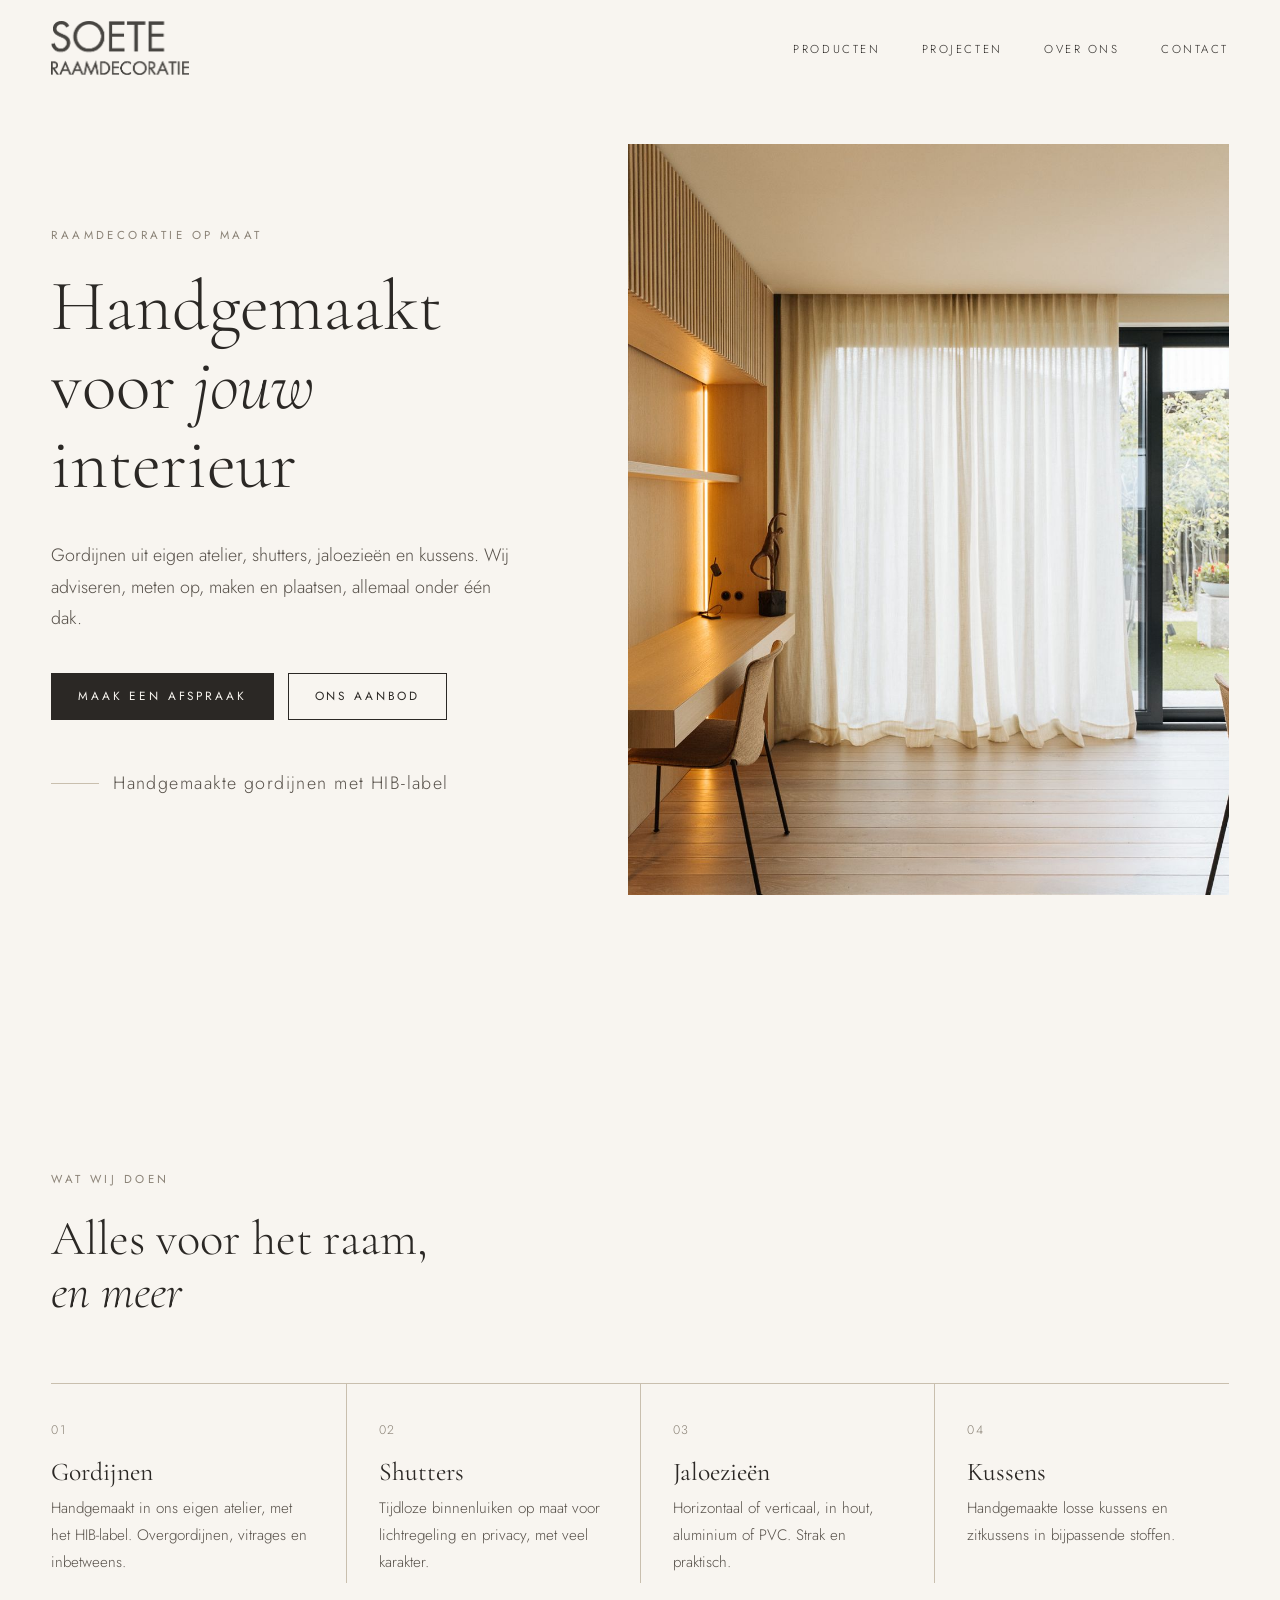
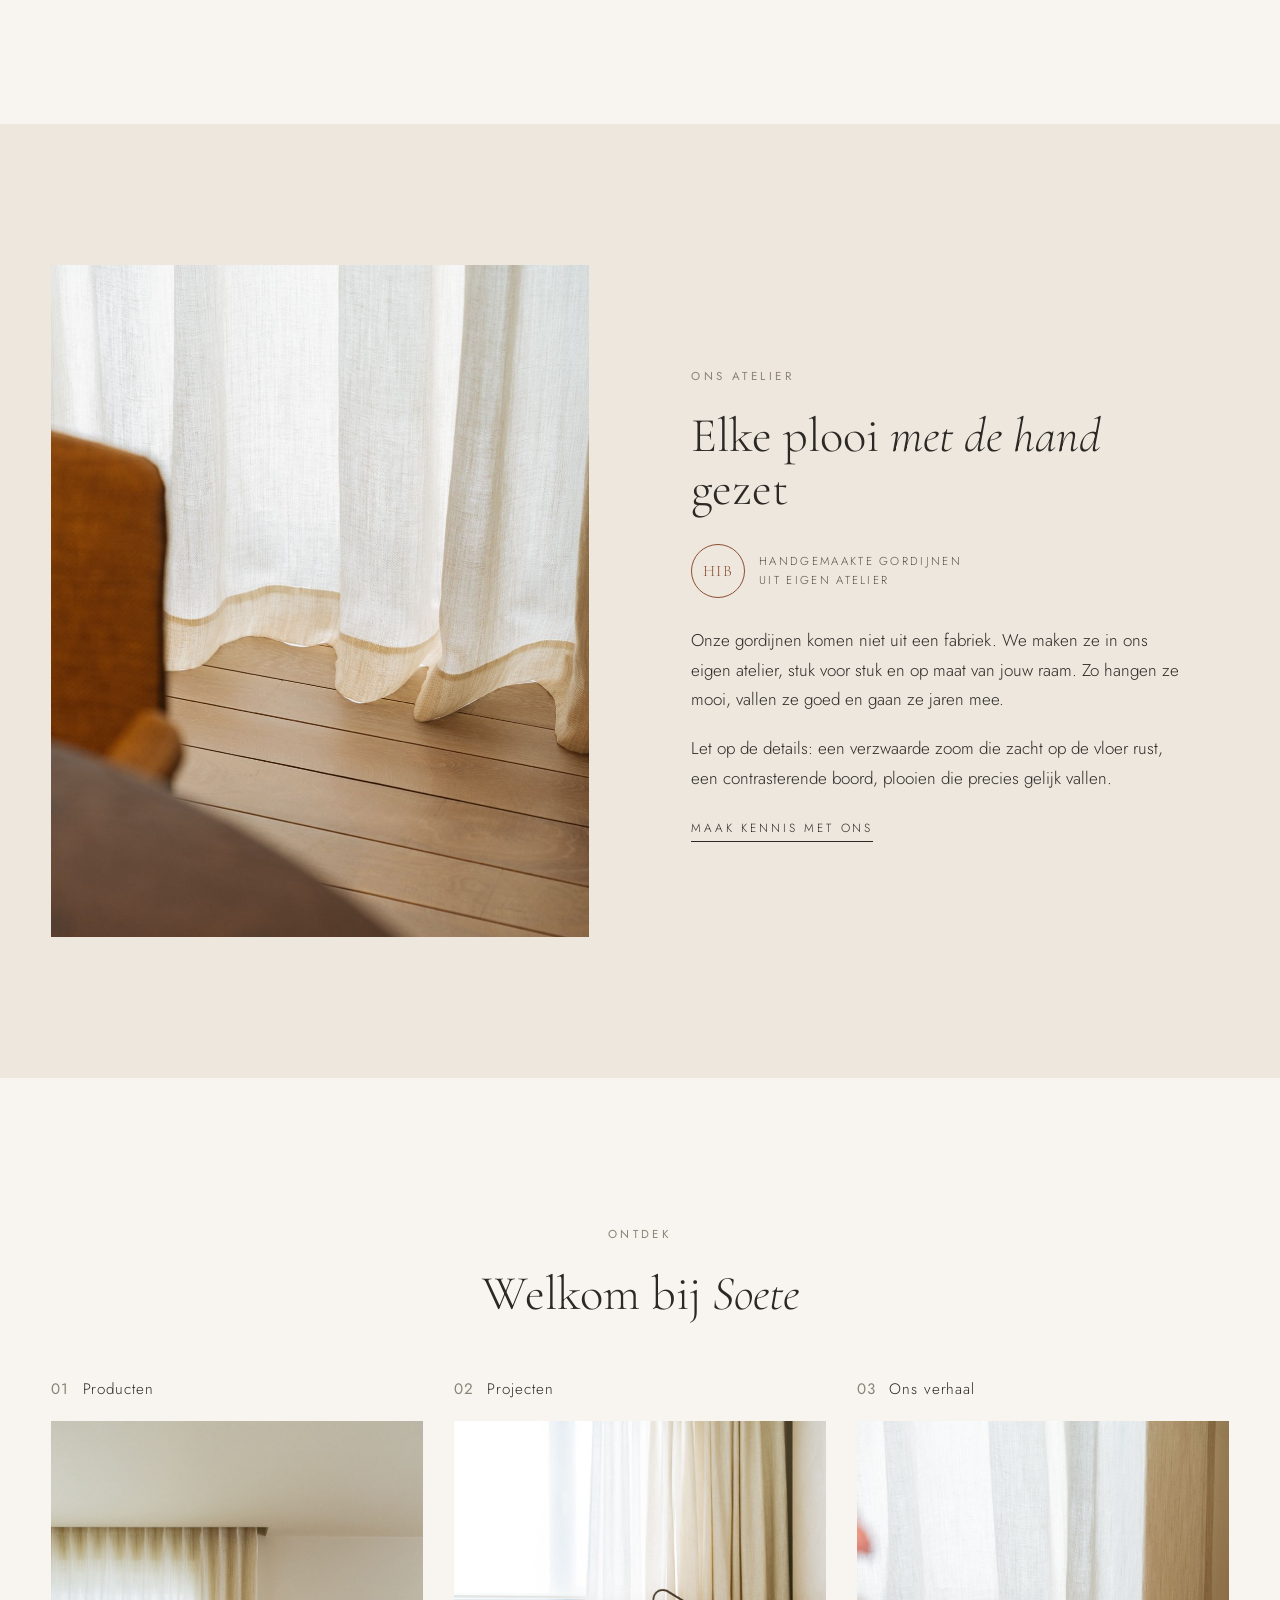
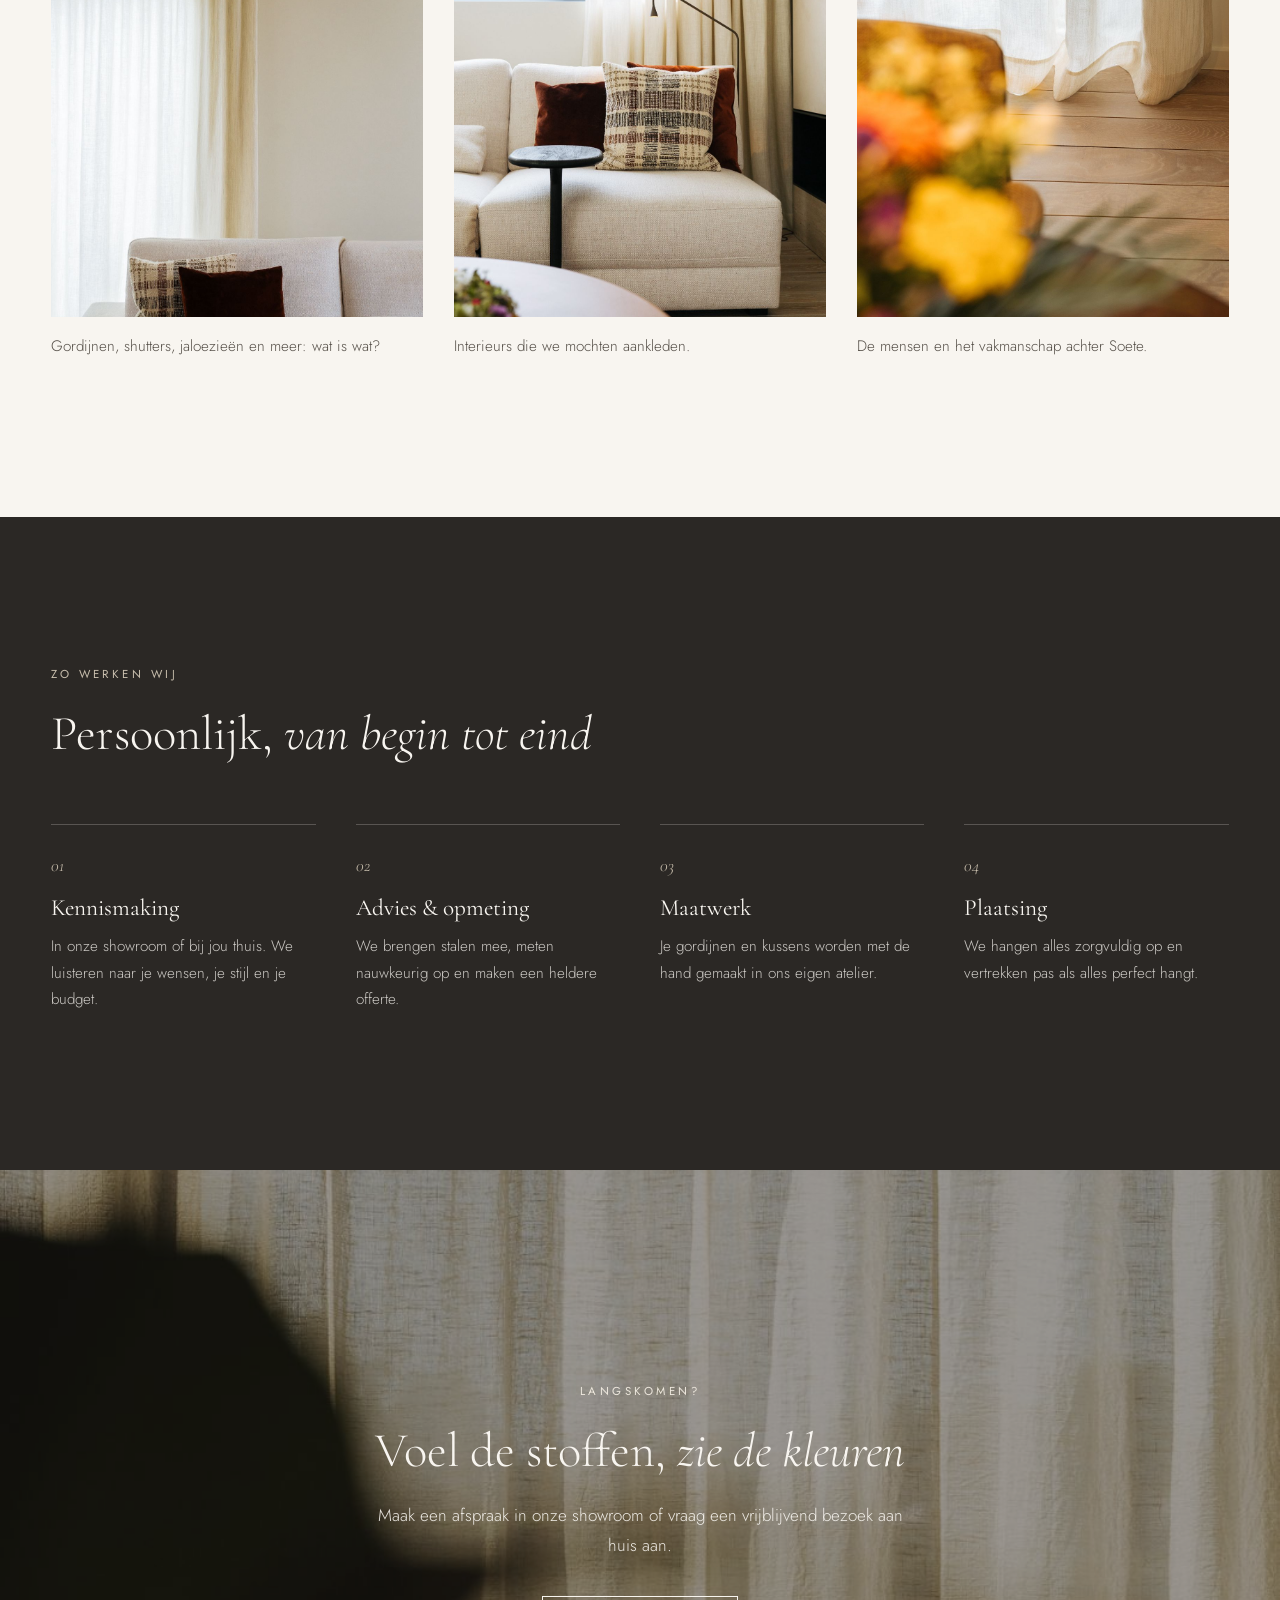
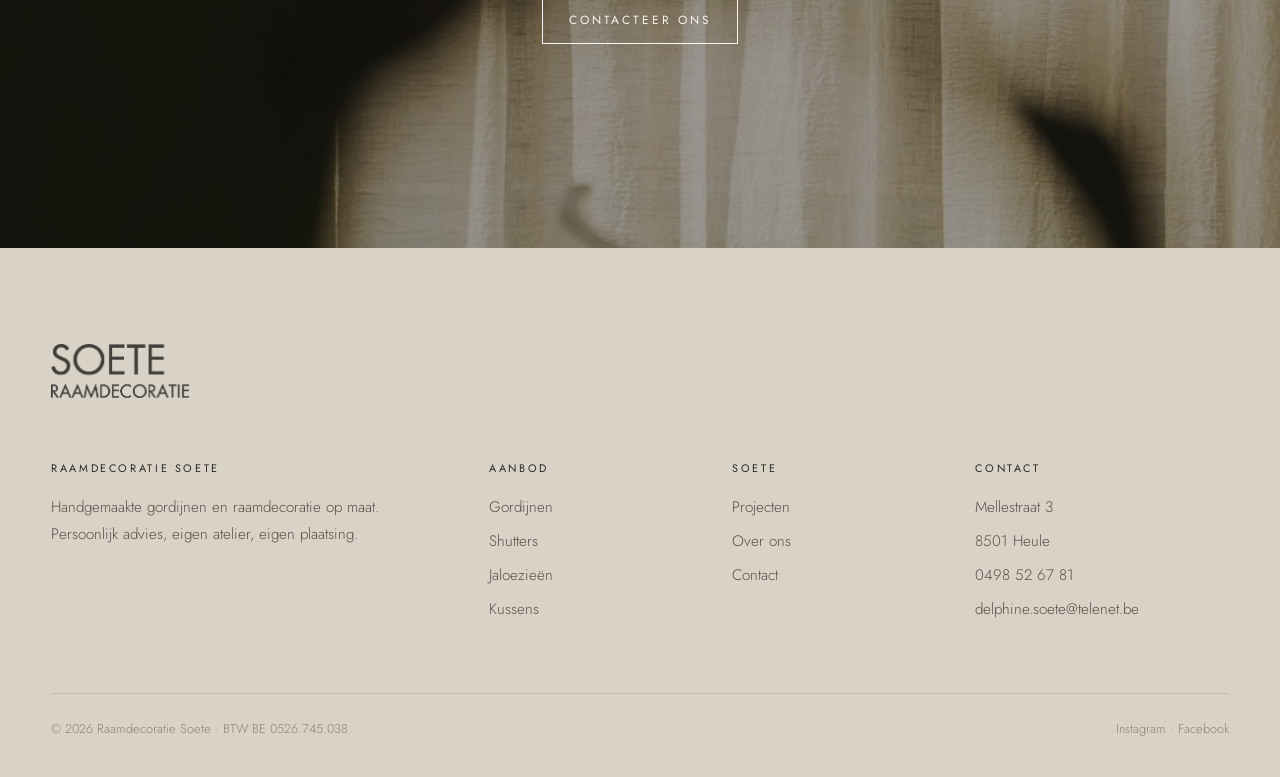
==== commit 95738f35: "Plaids en antwoordtermijn contactformulier verwijderd Co-Authored-By: Claude Opus 5.5 <noreply@anthr" ====
--- a/index.html
+++ b/index.html
@@ -4,7 +4,7 @@
   <meta charset="utf-8">
   <meta name="viewport" content="width=device-width, initial-scale=1">
   <title>Raamdecoratie Soete — Handgemaakte gordijnen & raamdecoratie op maat</title>
-  <meta name="description" content="Raamdecoratie Soete: handgemaakte gordijnen (HIB-label), shutters, jaloezieën, kussens en plaids. Persoonlijk advies en vakkundige plaatsing.">
+  <meta name="description" content="Raamdecoratie Soete: handgemaakte gordijnen (HIB-label), shutters, jaloezieën en kussens. Persoonlijk advies en vakkundige plaatsing.">
   <link rel="preconnect" href="https://fonts.googleapis.com">
   <link rel="preconnect" href="https://fonts.gstatic.com" crossorigin>
   <link href="https://fonts.googleapis.com/css2?family=Cormorant+Garamond:ital,wght@0,300;0,400;0,500;1,300;1,400&family=Jost:wght@300;400&display=swap" rel="stylesheet">
@@ -39,7 +39,7 @@
       <div class="hero__text reveal">
         <span class="eyebrow">Raamdecoratie op maat</span>
         <h1>Handgemaakt voor <em>jouw</em> interieur</h1>
-        <p>Gordijnen uit eigen atelier, shutters, jaloezieën, kussens en plaids. Wij adviseren, meten op, maken en plaatsen, allemaal onder één dak.</p>
+        <p>Gordijnen uit eigen atelier, shutters, jaloezieën en kussens. Wij adviseren, meten op, maken en plaatsen, allemaal onder één dak.</p>
         <div class="hero__actions">
           <a class="btn btn--solid" href="contact.html">Maak een afspraak</a>
           <a class="btn" href="producten.html">Ons aanbod</a>
@@ -77,8 +77,8 @@
         </a>
         <a class="service" href="producten.html#kussens">
           <span class="service__num">04</span>
-          <h3>Kussens &amp; plaids</h3>
-          <p>Handgemaakte losse kussens en zitkussens, en soms een bijpassende plaid.</p>
+          <h3>Kussens</h3>
+          <p>Handgemaakte losse kussens en zitkussens in bijpassende stoffen.</p>
         </a>
       </div>
     </div>
@@ -173,7 +173,7 @@
           <li><a href="producten.html#gordijnen">Gordijnen</a></li>
           <li><a href="producten.html#shutters">Shutters</a></li>
           <li><a href="producten.html#jaloezieen">Jaloezieën</a></li>
-          <li><a href="producten.html#kussens">Kussens &amp; plaids</a></li>
+          <li><a href="producten.html#kussens">Kussens</a></li>
         </ul>
       </div>
       <div>
--- a/css/style.css
+++ b/css/style.css
@@ -307,6 +307,10 @@
 .product { padding: clamp(64px, 9vw, 120px) 0; border-top: 1px solid var(--greige); }
 .product__num { font-size: .78rem; letter-spacing: .12em; color: var(--stone); display: block; margin-bottom: 1rem; }
 .product__what { font-family: var(--serif); font-style: italic; font-size: 1.3rem; line-height: 1.45; color: var(--ink); }
+.product__sub { margin: 1.6rem 0; padding-top: 1.4rem; border-top: 1px solid var(--linen); }
+.product__sub h3 { font-size: 1.5rem; margin-bottom: .2rem; }
+.product__sub .product__what { font-size: 1.15rem; margin-bottom: .6rem; }
+.product__sub + .btn { margin-top: .6rem; }
 .product ul { list-style: none; padding: 0; margin: 1.4rem 0 2.2rem; }
 .product li { padding: 11px 0 11px 28px; border-bottom: 1px solid var(--linen); position: relative; font-size: .97rem; }
 .product li::before { content: ""; position: absolute; left: 0; top: 23px; width: 14px; height: 1px; background: var(--accent); }
@@ -315,15 +319,7 @@
 .jump a { font-size: .72rem; letter-spacing: .22em; text-transform: uppercase; text-decoration: none; color: var(--ink-soft); }
 .jump a:hover { color: var(--accent); }
 
-/* ---------- Team ---------- */
-.team { display: grid; grid-template-columns: repeat(3, 1fr); gap: clamp(20px, 3vw, 40px); margin-top: 56px; }
-.member .media { aspect-ratio: 3 / 4; margin-bottom: 20px; }
-.member h3 { margin-bottom: .2rem; }
-.member__role { font-size: .7rem; letter-spacing: .24em; text-transform: uppercase; color: var(--accent); display: block; margin-bottom: .9rem; }
-.member p { font-size: .95rem; color: var(--ink-soft); }
-@media (max-width: 900px) { .team { grid-template-columns: 1fr 1fr; } }
-@media (max-width: 560px) { .team { grid-template-columns: 1fr; } }
-
+/* ---------- Waarden ---------- */
 .values { display: grid; grid-template-columns: repeat(3, 1fr); margin-top: 56px; border-top: 1px solid var(--sand); }
 .values > div { padding: 32px 32px 0 0; }
 .values > div + div { padding-left: 32px; border-left: 1px solid var(--sand); }
